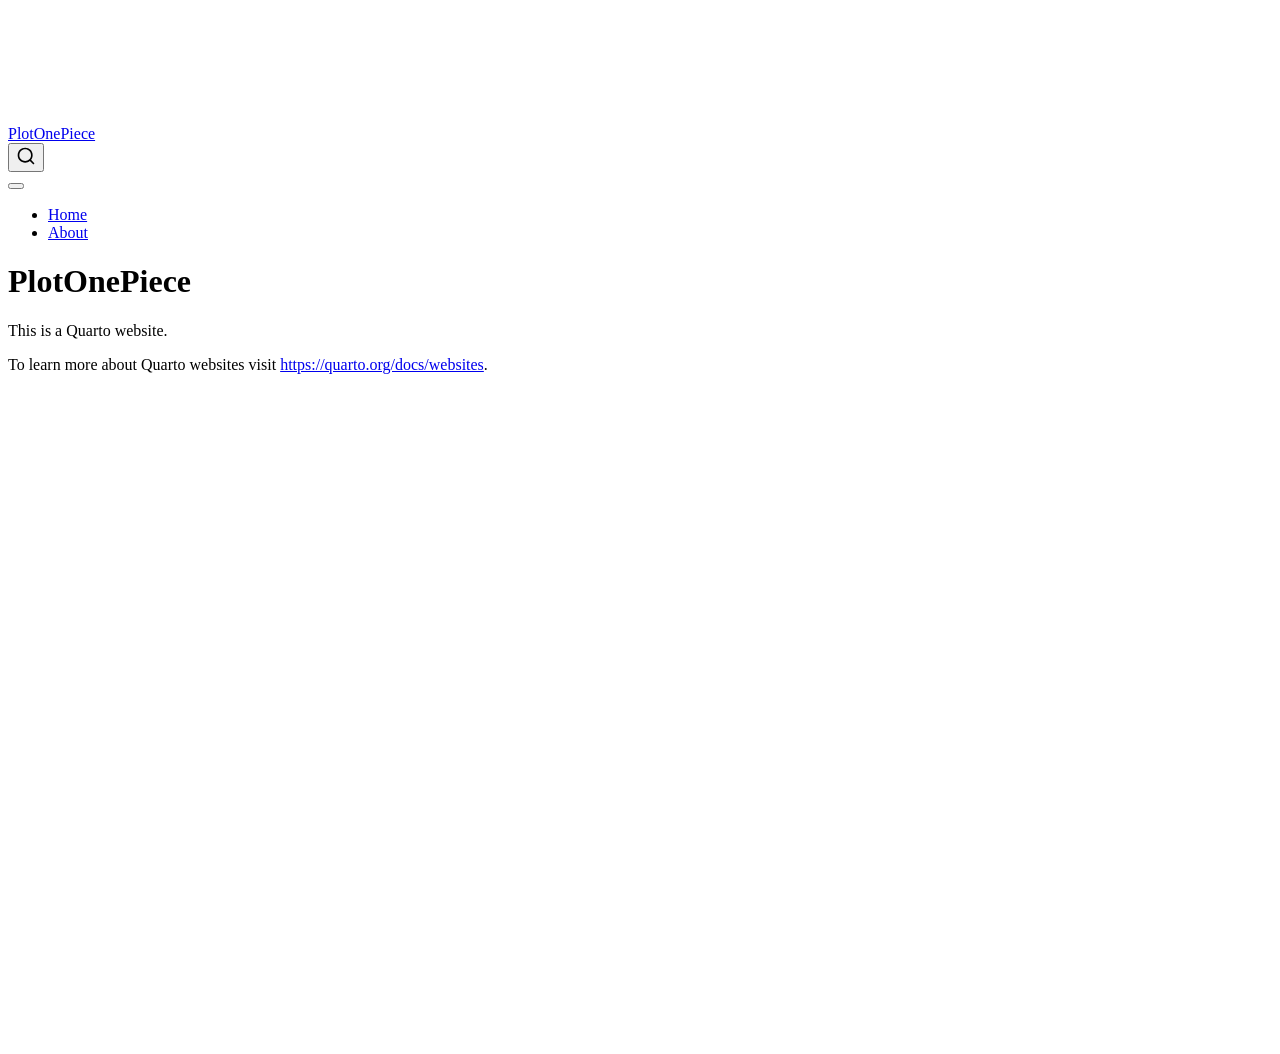
==== index.html @ e0cecfa4 "Built site for gh-pages" ====
<!DOCTYPE html>
<html xmlns="http://www.w3.org/1999/xhtml" lang="en" xml:lang="en"><head>

<meta charset="utf-8">
<meta name="generator" content="quarto-1.7.30">

<meta name="viewport" content="width=device-width, initial-scale=1.0, user-scalable=yes">


<title>PlotOnePiece</title>
<style>
code{white-space: pre-wrap;}
span.smallcaps{font-variant: small-caps;}
div.columns{display: flex; gap: min(4vw, 1.5em);}
div.column{flex: auto; overflow-x: auto;}
div.hanging-indent{margin-left: 1.5em; text-indent: -1.5em;}
ul.task-list{list-style: none;}
ul.task-list li input[type="checkbox"] {
  width: 0.8em;
  margin: 0 0.8em 0.2em -1em; /* quarto-specific, see https://github.com/quarto-dev/quarto-cli/issues/4556 */ 
  vertical-align: middle;
}
</style>


<script src="site_libs/quarto-nav/quarto-nav.js"></script>
<script src="site_libs/quarto-nav/headroom.min.js"></script>
<script src="site_libs/clipboard/clipboard.min.js"></script>
<script src="site_libs/quarto-search/autocomplete.umd.js"></script>
<script src="site_libs/quarto-search/fuse.min.js"></script>
<script src="site_libs/quarto-search/quarto-search.js"></script>
<meta name="quarto:offset" content="./">
<script src="site_libs/quarto-html/quarto.js" type="module"></script>
<script src="site_libs/quarto-html/tabsets/tabsets.js" type="module"></script>
<script src="site_libs/quarto-html/popper.min.js"></script>
<script src="site_libs/quarto-html/tippy.umd.min.js"></script>
<script src="site_libs/quarto-html/anchor.min.js"></script>
<link href="site_libs/quarto-html/tippy.css" rel="stylesheet">
<link href="site_libs/quarto-html/quarto-syntax-highlighting-de070a7b0ab54f8780927367ac907214.css" rel="stylesheet" id="quarto-text-highlighting-styles">
<script src="site_libs/bootstrap/bootstrap.min.js"></script>
<link href="site_libs/bootstrap/bootstrap-icons.css" rel="stylesheet">
<link href="site_libs/bootstrap/bootstrap-dfb324f25d9b1687192fa8be62ac8f9c.min.css" rel="stylesheet" append-hash="true" id="quarto-bootstrap" data-mode="light">
<script id="quarto-search-options" type="application/json">{
  "location": "navbar",
  "copy-button": false,
  "collapse-after": 3,
  "panel-placement": "end",
  "type": "overlay",
  "limit": 50,
  "keyboard-shortcut": [
    "f",
    "/",
    "s"
  ],
  "show-item-context": false,
  "language": {
    "search-no-results-text": "No results",
    "search-matching-documents-text": "matching documents",
    "search-copy-link-title": "Copy link to search",
    "search-hide-matches-text": "Hide additional matches",
    "search-more-match-text": "more match in this document",
    "search-more-matches-text": "more matches in this document",
    "search-clear-button-title": "Clear",
    "search-text-placeholder": "",
    "search-detached-cancel-button-title": "Cancel",
    "search-submit-button-title": "Submit",
    "search-label": "Search"
  }
}</script>


<link rel="stylesheet" href="styles.css">
</head>

<body class="nav-fixed quarto-light">

<div id="quarto-search-results"></div>
  <header id="quarto-header" class="headroom fixed-top">
    <nav class="navbar navbar-expand-lg " data-bs-theme="dark">
      <div class="navbar-container container-fluid">
      <div class="navbar-brand-container mx-auto">
    <a class="navbar-brand" href="./index.html">
    <span class="navbar-title">PlotOnePiece</span>
    </a>
  </div>
            <div id="quarto-search" class="" title="Search"></div>
          <button class="navbar-toggler" type="button" data-bs-toggle="collapse" data-bs-target="#navbarCollapse" aria-controls="navbarCollapse" role="menu" aria-expanded="false" aria-label="Toggle navigation" onclick="if (window.quartoToggleHeadroom) { window.quartoToggleHeadroom(); }">
  <span class="navbar-toggler-icon"></span>
</button>
          <div class="collapse navbar-collapse" id="navbarCollapse">
            <ul class="navbar-nav navbar-nav-scroll me-auto">
  <li class="nav-item">
    <a class="nav-link active" href="./index.html" aria-current="page"> 
<span class="menu-text">Home</span></a>
  </li>  
  <li class="nav-item">
    <a class="nav-link" href="./about.html"> 
<span class="menu-text">About</span></a>
  </li>  
</ul>
          </div> <!-- /navcollapse -->
            <div class="quarto-navbar-tools">
</div>
      </div> <!-- /container-fluid -->
    </nav>
</header>
<!-- content -->
<div id="quarto-content" class="quarto-container page-columns page-rows-contents page-layout-article page-navbar">
<!-- sidebar -->
<!-- margin-sidebar -->
    <div id="quarto-margin-sidebar" class="sidebar margin-sidebar zindex-bottom">
        
    </div>
<!-- main -->
<main class="content" id="quarto-document-content">

<header id="title-block-header" class="quarto-title-block default">
<div class="quarto-title">
<h1 class="title">PlotOnePiece</h1>
</div>



<div class="quarto-title-meta">

    
  
    
  </div>
  


</header>


<p>This is a Quarto website.</p>
<p>To learn more about Quarto websites visit <a href="https://quarto.org/docs/websites" class="uri">https://quarto.org/docs/websites</a>.</p>



</main> <!-- /main -->
<script id="quarto-html-after-body" type="application/javascript">
  window.document.addEventListener("DOMContentLoaded", function (event) {
    const icon = "";
    const anchorJS = new window.AnchorJS();
    anchorJS.options = {
      placement: 'right',
      icon: icon
    };
    anchorJS.add('.anchored');
    const isCodeAnnotation = (el) => {
      for (const clz of el.classList) {
        if (clz.startsWith('code-annotation-')) {                     
          return true;
        }
      }
      return false;
    }
    const onCopySuccess = function(e) {
      // button target
      const button = e.trigger;
      // don't keep focus
      button.blur();
      // flash "checked"
      button.classList.add('code-copy-button-checked');
      var currentTitle = button.getAttribute("title");
      button.setAttribute("title", "Copied!");
      let tooltip;
      if (window.bootstrap) {
        button.setAttribute("data-bs-toggle", "tooltip");
        button.setAttribute("data-bs-placement", "left");
        button.setAttribute("data-bs-title", "Copied!");
        tooltip = new bootstrap.Tooltip(button, 
          { trigger: "manual", 
            customClass: "code-copy-button-tooltip",
            offset: [0, -8]});
        tooltip.show();    
      }
      setTimeout(function() {
        if (tooltip) {
          tooltip.hide();
          button.removeAttribute("data-bs-title");
          button.removeAttribute("data-bs-toggle");
          button.removeAttribute("data-bs-placement");
        }
        button.setAttribute("title", currentTitle);
        button.classList.remove('code-copy-button-checked');
      }, 1000);
      // clear code selection
      e.clearSelection();
    }
    const getTextToCopy = function(trigger) {
        const codeEl = trigger.previousElementSibling.cloneNode(true);
        for (const childEl of codeEl.children) {
          if (isCodeAnnotation(childEl)) {
            childEl.remove();
          }
        }
        return codeEl.innerText;
    }
    const clipboard = new window.ClipboardJS('.code-copy-button:not([data-in-quarto-modal])', {
      text: getTextToCopy
    });
    clipboard.on('success', onCopySuccess);
    if (window.document.getElementById('quarto-embedded-source-code-modal')) {
      const clipboardModal = new window.ClipboardJS('.code-copy-button[data-in-quarto-modal]', {
        text: getTextToCopy,
        container: window.document.getElementById('quarto-embedded-source-code-modal')
      });
      clipboardModal.on('success', onCopySuccess);
    }
      var localhostRegex = new RegExp(/^(?:http|https):\/\/localhost\:?[0-9]*\//);
      var mailtoRegex = new RegExp(/^mailto:/);
        var filterRegex = new RegExp("https:\/\/ZhengTiger\.github\.io\/PlotOnePiece\/");
      var isInternal = (href) => {
          return filterRegex.test(href) || localhostRegex.test(href) || mailtoRegex.test(href);
      }
      // Inspect non-navigation links and adorn them if external
     var links = window.document.querySelectorAll('a[href]:not(.nav-link):not(.navbar-brand):not(.toc-action):not(.sidebar-link):not(.sidebar-item-toggle):not(.pagination-link):not(.no-external):not([aria-hidden]):not(.dropdown-item):not(.quarto-navigation-tool):not(.about-link)');
      for (var i=0; i<links.length; i++) {
        const link = links[i];
        if (!isInternal(link.href)) {
          // undo the damage that might have been done by quarto-nav.js in the case of
          // links that we want to consider external
          if (link.dataset.originalHref !== undefined) {
            link.href = link.dataset.originalHref;
          }
        }
      }
    function tippyHover(el, contentFn, onTriggerFn, onUntriggerFn) {
      const config = {
        allowHTML: true,
        maxWidth: 500,
        delay: 100,
        arrow: false,
        appendTo: function(el) {
            return el.parentElement;
        },
        interactive: true,
        interactiveBorder: 10,
        theme: 'quarto',
        placement: 'bottom-start',
      };
      if (contentFn) {
        config.content = contentFn;
      }
      if (onTriggerFn) {
        config.onTrigger = onTriggerFn;
      }
      if (onUntriggerFn) {
        config.onUntrigger = onUntriggerFn;
      }
      window.tippy(el, config); 
    }
    const noterefs = window.document.querySelectorAll('a[role="doc-noteref"]');
    for (var i=0; i<noterefs.length; i++) {
      const ref = noterefs[i];
      tippyHover(ref, function() {
        // use id or data attribute instead here
        let href = ref.getAttribute('data-footnote-href') || ref.getAttribute('href');
        try { href = new URL(href).hash; } catch {}
        const id = href.replace(/^#\/?/, "");
        const note = window.document.getElementById(id);
        if (note) {
          return note.innerHTML;
        } else {
          return "";
        }
      });
    }
    const xrefs = window.document.querySelectorAll('a.quarto-xref');
    const processXRef = (id, note) => {
      // Strip column container classes
      const stripColumnClz = (el) => {
        el.classList.remove("page-full", "page-columns");
        if (el.children) {
          for (const child of el.children) {
            stripColumnClz(child);
          }
        }
      }
      stripColumnClz(note)
      if (id === null || id.startsWith('sec-')) {
        // Special case sections, only their first couple elements
        const container = document.createElement("div");
        if (note.children && note.children.length > 2) {
          container.appendChild(note.children[0].cloneNode(true));
          for (let i = 1; i < note.children.length; i++) {
            const child = note.children[i];
            if (child.tagName === "P" && child.innerText === "") {
              continue;
            } else {
              container.appendChild(child.cloneNode(true));
              break;
            }
          }
          if (window.Quarto?.typesetMath) {
            window.Quarto.typesetMath(container);
          }
          return container.innerHTML
        } else {
          if (window.Quarto?.typesetMath) {
            window.Quarto.typesetMath(note);
          }
          return note.innerHTML;
        }
      } else {
        // Remove any anchor links if they are present
        const anchorLink = note.querySelector('a.anchorjs-link');
        if (anchorLink) {
          anchorLink.remove();
        }
        if (window.Quarto?.typesetMath) {
          window.Quarto.typesetMath(note);
        }
        if (note.classList.contains("callout")) {
          return note.outerHTML;
        } else {
          return note.innerHTML;
        }
      }
    }
    for (var i=0; i<xrefs.length; i++) {
      const xref = xrefs[i];
      tippyHover(xref, undefined, function(instance) {
        instance.disable();
        let url = xref.getAttribute('href');
        let hash = undefined; 
        if (url.startsWith('#')) {
          hash = url;
        } else {
          try { hash = new URL(url).hash; } catch {}
        }
        if (hash) {
          const id = hash.replace(/^#\/?/, "");
          const note = window.document.getElementById(id);
          if (note !== null) {
            try {
              const html = processXRef(id, note.cloneNode(true));
              instance.setContent(html);
            } finally {
              instance.enable();
              instance.show();
            }
          } else {
            // See if we can fetch this
            fetch(url.split('#')[0])
            .then(res => res.text())
            .then(html => {
              const parser = new DOMParser();
              const htmlDoc = parser.parseFromString(html, "text/html");
              const note = htmlDoc.getElementById(id);
              if (note !== null) {
                const html = processXRef(id, note);
                instance.setContent(html);
              } 
            }).finally(() => {
              instance.enable();
              instance.show();
            });
          }
        } else {
          // See if we can fetch a full url (with no hash to target)
          // This is a special case and we should probably do some content thinning / targeting
          fetch(url)
          .then(res => res.text())
          .then(html => {
            const parser = new DOMParser();
            const htmlDoc = parser.parseFromString(html, "text/html");
            const note = htmlDoc.querySelector('main.content');
            if (note !== null) {
              // This should only happen for chapter cross references
              // (since there is no id in the URL)
              // remove the first header
              if (note.children.length > 0 && note.children[0].tagName === "HEADER") {
                note.children[0].remove();
              }
              const html = processXRef(null, note);
              instance.setContent(html);
            } 
          }).finally(() => {
            instance.enable();
            instance.show();
          });
        }
      }, function(instance) {
      });
    }
        let selectedAnnoteEl;
        const selectorForAnnotation = ( cell, annotation) => {
          let cellAttr = 'data-code-cell="' + cell + '"';
          let lineAttr = 'data-code-annotation="' +  annotation + '"';
          const selector = 'span[' + cellAttr + '][' + lineAttr + ']';
          return selector;
        }
        const selectCodeLines = (annoteEl) => {
          const doc = window.document;
          const targetCell = annoteEl.getAttribute("data-target-cell");
          const targetAnnotation = annoteEl.getAttribute("data-target-annotation");
          const annoteSpan = window.document.querySelector(selectorForAnnotation(targetCell, targetAnnotation));
          const lines = annoteSpan.getAttribute("data-code-lines").split(",");
          const lineIds = lines.map((line) => {
            return targetCell + "-" + line;
          })
          let top = null;
          let height = null;
          let parent = null;
          if (lineIds.length > 0) {
              //compute the position of the single el (top and bottom and make a div)
              const el = window.document.getElementById(lineIds[0]);
              top = el.offsetTop;
              height = el.offsetHeight;
              parent = el.parentElement.parentElement;
            if (lineIds.length > 1) {
              const lastEl = window.document.getElementById(lineIds[lineIds.length - 1]);
              const bottom = lastEl.offsetTop + lastEl.offsetHeight;
              height = bottom - top;
            }
            if (top !== null && height !== null && parent !== null) {
              // cook up a div (if necessary) and position it 
              let div = window.document.getElementById("code-annotation-line-highlight");
              if (div === null) {
                div = window.document.createElement("div");
                div.setAttribute("id", "code-annotation-line-highlight");
                div.style.position = 'absolute';
                parent.appendChild(div);
              }
              div.style.top = top - 2 + "px";
              div.style.height = height + 4 + "px";
              div.style.left = 0;
              let gutterDiv = window.document.getElementById("code-annotation-line-highlight-gutter");
              if (gutterDiv === null) {
                gutterDiv = window.document.createElement("div");
                gutterDiv.setAttribute("id", "code-annotation-line-highlight-gutter");
                gutterDiv.style.position = 'absolute';
                const codeCell = window.document.getElementById(targetCell);
                const gutter = codeCell.querySelector('.code-annotation-gutter');
                gutter.appendChild(gutterDiv);
              }
              gutterDiv.style.top = top - 2 + "px";
              gutterDiv.style.height = height + 4 + "px";
            }
            selectedAnnoteEl = annoteEl;
          }
        };
        const unselectCodeLines = () => {
          const elementsIds = ["code-annotation-line-highlight", "code-annotation-line-highlight-gutter"];
          elementsIds.forEach((elId) => {
            const div = window.document.getElementById(elId);
            if (div) {
              div.remove();
            }
          });
          selectedAnnoteEl = undefined;
        };
          // Handle positioning of the toggle
      window.addEventListener(
        "resize",
        throttle(() => {
          elRect = undefined;
          if (selectedAnnoteEl) {
            selectCodeLines(selectedAnnoteEl);
          }
        }, 10)
      );
      function throttle(fn, ms) {
      let throttle = false;
      let timer;
        return (...args) => {
          if(!throttle) { // first call gets through
              fn.apply(this, args);
              throttle = true;
          } else { // all the others get throttled
              if(timer) clearTimeout(timer); // cancel #2
              timer = setTimeout(() => {
                fn.apply(this, args);
                timer = throttle = false;
              }, ms);
          }
        };
      }
        // Attach click handler to the DT
        const annoteDls = window.document.querySelectorAll('dt[data-target-cell]');
        for (const annoteDlNode of annoteDls) {
          annoteDlNode.addEventListener('click', (event) => {
            const clickedEl = event.target;
            if (clickedEl !== selectedAnnoteEl) {
              unselectCodeLines();
              const activeEl = window.document.querySelector('dt[data-target-cell].code-annotation-active');
              if (activeEl) {
                activeEl.classList.remove('code-annotation-active');
              }
              selectCodeLines(clickedEl);
              clickedEl.classList.add('code-annotation-active');
            } else {
              // Unselect the line
              unselectCodeLines();
              clickedEl.classList.remove('code-annotation-active');
            }
          });
        }
    const findCites = (el) => {
      const parentEl = el.parentElement;
      if (parentEl) {
        const cites = parentEl.dataset.cites;
        if (cites) {
          return {
            el,
            cites: cites.split(' ')
          };
        } else {
          return findCites(el.parentElement)
        }
      } else {
        return undefined;
      }
    };
    var bibliorefs = window.document.querySelectorAll('a[role="doc-biblioref"]');
    for (var i=0; i<bibliorefs.length; i++) {
      const ref = bibliorefs[i];
      const citeInfo = findCites(ref);
      if (citeInfo) {
        tippyHover(citeInfo.el, function() {
          var popup = window.document.createElement('div');
          citeInfo.cites.forEach(function(cite) {
            var citeDiv = window.document.createElement('div');
            citeDiv.classList.add('hanging-indent');
            citeDiv.classList.add('csl-entry');
            var biblioDiv = window.document.getElementById('ref-' + cite);
            if (biblioDiv) {
              citeDiv.innerHTML = biblioDiv.innerHTML;
            }
            popup.appendChild(citeDiv);
          });
          return popup.innerHTML;
        });
      }
    }
  });
  </script>
</div> <!-- /content -->




</body></html>
---- site_libs/quarto-html/tippy.css ----
.tippy-box[data-animation=fade][data-state=hidden]{opacity:0}[data-tippy-root]{max-width:calc(100vw - 10px)}.tippy-box{position:relative;background-color:#333;color:#fff;border-radius:4px;font-size:14px;line-height:1.4;white-space:normal;outline:0;transition-property:transform,visibility,opacity}.tippy-box[data-placement^=top]>.tippy-arrow{bottom:0}.tippy-box[data-placement^=top]>.tippy-arrow:before{bottom:-7px;left:0;border-width:8px 8px 0;border-top-color:initial;transform-origin:center top}.tippy-box[data-placement^=bottom]>.tippy-arrow{top:0}.tippy-box[data-placement^=bottom]>.tippy-arrow:before{top:-7px;left:0;border-width:0 8px 8px;border-bottom-color:initial;transform-origin:center bottom}.tippy-box[data-placement^=left]>.tippy-arrow{right:0}.tippy-box[data-placement^=left]>.tippy-arrow:before{border-width:8px 0 8px 8px;border-left-color:initial;right:-7px;transform-origin:center left}.tippy-box[data-placement^=right]>.tippy-arrow{left:0}.tippy-box[data-placement^=right]>.tippy-arrow:before{left:-7px;border-width:8px 8px 8px 0;border-right-color:initial;transform-origin:center right}.tippy-box[data-inertia][data-state=visible]{transition-timing-function:cubic-bezier(.54,1.5,.38,1.11)}.tippy-arrow{width:16px;height:16px;color:#333}.tippy-arrow:before{content:"";position:absolute;border-color:transparent;border-style:solid}.tippy-content{position:relative;padding:5px 9px;z-index:1}
---- styles.css ----
/* css styles */
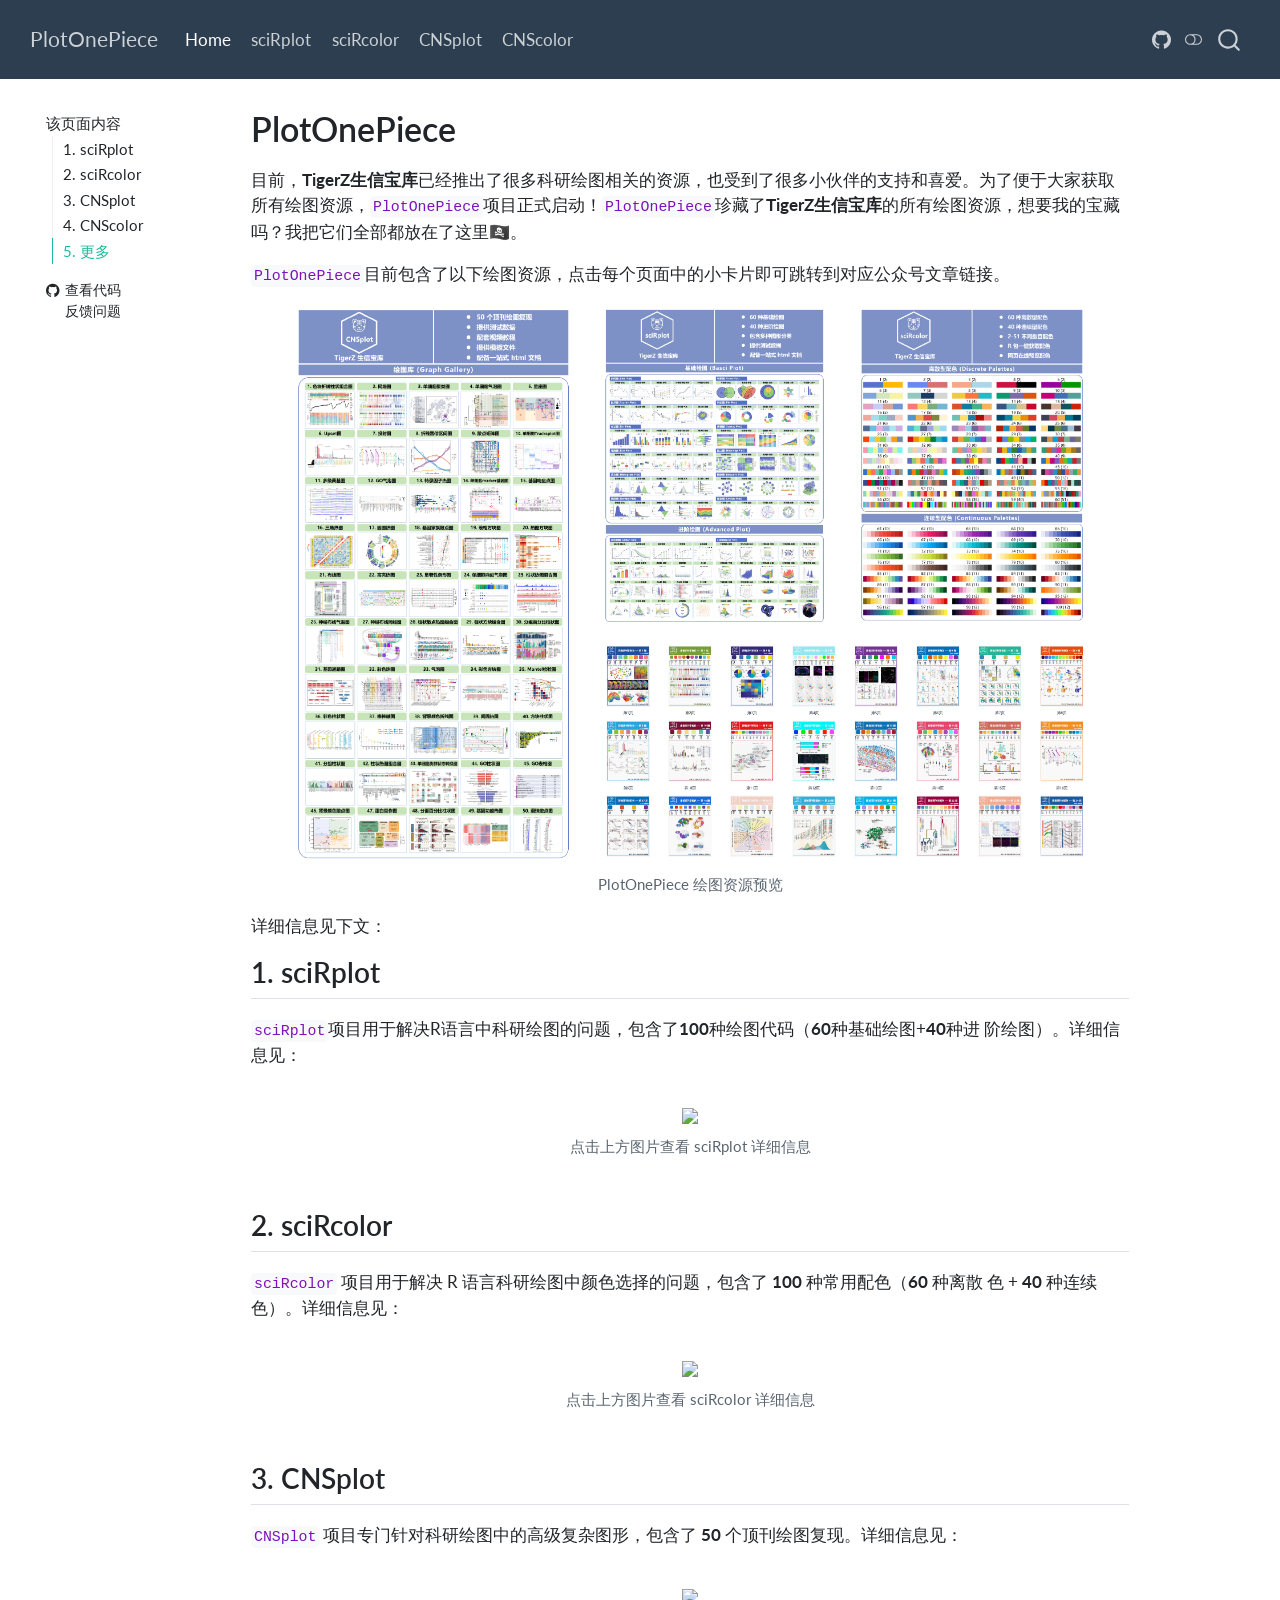
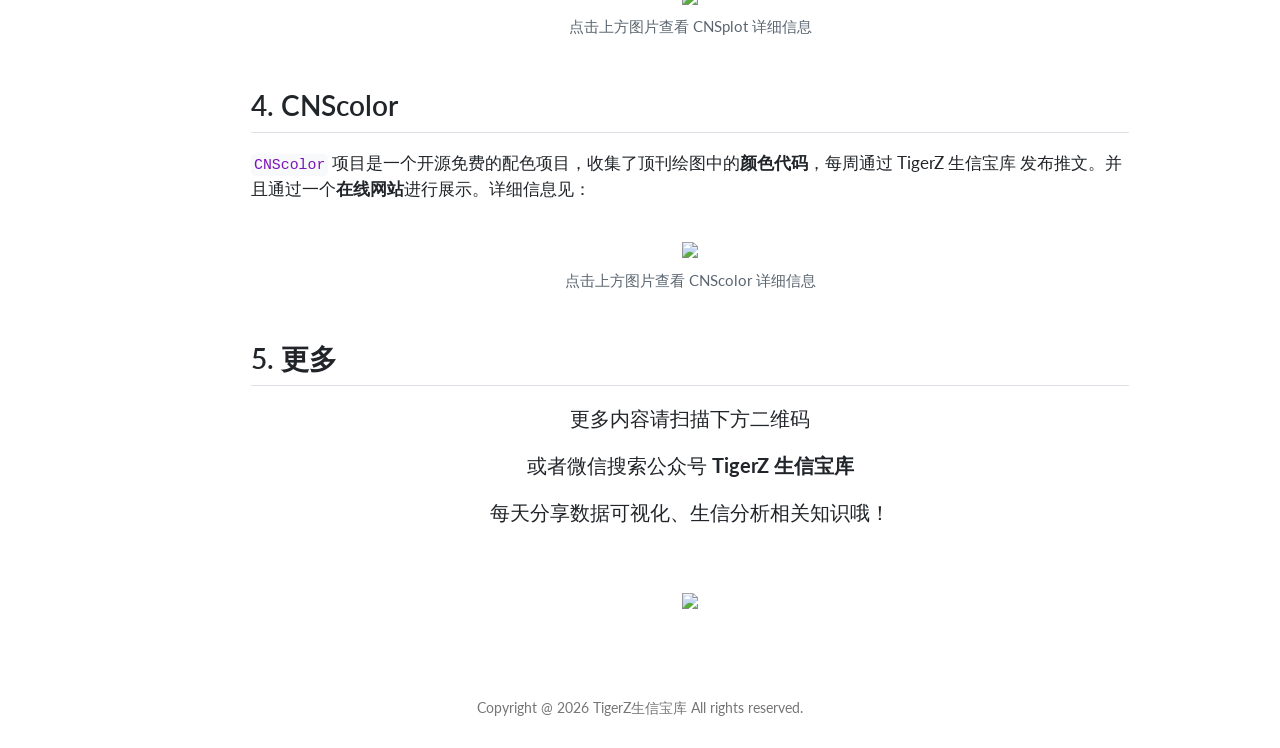
==== commit 189cb264: "Built site for gh-pages" ====
--- a/index.html
+++ b/index.html
@@ -1,8 +1,8 @@
 <!DOCTYPE html>
-<html xmlns="http://www.w3.org/1999/xhtml" lang="en" xml:lang="en"><head>
+<html xmlns="http://www.w3.org/1999/xhtml" lang="zh-Hans" xml:lang="zh-Hans"><head>
 
 <meta charset="utf-8">
-<meta name="generator" content="quarto-1.7.30">
+<meta name="generator" content="quarto-1.7.31">
 
 <meta name="viewport" content="width=device-width, initial-scale=1.0, user-scalable=yes">
 
@@ -36,10 +36,14 @@
 <script src="site_libs/quarto-html/tippy.umd.min.js"></script>
 <script src="site_libs/quarto-html/anchor.min.js"></script>
 <link href="site_libs/quarto-html/tippy.css" rel="stylesheet">
-<link href="site_libs/quarto-html/quarto-syntax-highlighting-de070a7b0ab54f8780927367ac907214.css" rel="stylesheet" id="quarto-text-highlighting-styles">
+<link href="site_libs/quarto-html/quarto-syntax-highlighting-e1a5c8363afafaef2c763b6775fbf3ca.css" rel="stylesheet" class="quarto-color-scheme" id="quarto-text-highlighting-styles">
+<link href="site_libs/quarto-html/quarto-syntax-highlighting-dark-8ef56b68f8fa1e9d2ba328e99e439f80.css" rel="stylesheet" class="quarto-color-scheme quarto-color-alternate" id="quarto-text-highlighting-styles">
+<link href="site_libs/quarto-html/quarto-syntax-highlighting-e1a5c8363afafaef2c763b6775fbf3ca.css" rel="stylesheet" class="quarto-color-scheme-extra" id="quarto-text-highlighting-styles">
 <script src="site_libs/bootstrap/bootstrap.min.js"></script>
 <link href="site_libs/bootstrap/bootstrap-icons.css" rel="stylesheet">
-<link href="site_libs/bootstrap/bootstrap-dfb324f25d9b1687192fa8be62ac8f9c.min.css" rel="stylesheet" append-hash="true" id="quarto-bootstrap" data-mode="light">
+<link href="site_libs/bootstrap/bootstrap-8fa5dbb603d8f69b1b2b580b08ffa9a9.min.css" rel="stylesheet" append-hash="true" class="quarto-color-scheme" id="quarto-bootstrap" data-mode="light">
+<link href="site_libs/bootstrap/bootstrap-dark-a6141580aca54f71ad981bf08b5db8ff.min.css" rel="stylesheet" append-hash="true" class="quarto-color-scheme quarto-color-alternate" id="quarto-bootstrap" data-mode="dark">
+<link href="site_libs/bootstrap/bootstrap-8fa5dbb603d8f69b1b2b580b08ffa9a9.min.css" rel="stylesheet" append-hash="true" class="quarto-color-scheme-extra" id="quarto-bootstrap" data-mode="light">
 <script id="quarto-search-options" type="application/json">{
   "location": "navbar",
   "copy-button": false,
@@ -54,25 +58,197 @@
   ],
   "show-item-context": false,
   "language": {
-    "search-no-results-text": "No results",
-    "search-matching-documents-text": "matching documents",
-    "search-copy-link-title": "Copy link to search",
-    "search-hide-matches-text": "Hide additional matches",
-    "search-more-match-text": "more match in this document",
-    "search-more-matches-text": "more matches in this document",
-    "search-clear-button-title": "Clear",
+    "search-no-results-text": "没有结果",
+    "search-matching-documents-text": "匹配的文档",
+    "search-copy-link-title": "复制搜索链接",
+    "search-hide-matches-text": "隐藏其它匹配结果",
+    "search-more-match-text": "更多匹配结果",
+    "search-more-matches-text": "更多匹配结果",
+    "search-clear-button-title": "清除",
     "search-text-placeholder": "",
-    "search-detached-cancel-button-title": "Cancel",
-    "search-submit-button-title": "Submit",
-    "search-label": "Search"
+    "search-detached-cancel-button-title": "取消",
+    "search-submit-button-title": "提交",
+    "search-label": "搜索"
   }
 }</script>
+<script src="site_libs/htmlwidgets-1.6.0/htmlwidgets.js"></script>
+
+<link href="site_libs/simplelightbox-0/css/simplelightbox.css" rel="stylesheet">
+
+<script src="site_libs/simplelightbox-0/js/simplelightbox.js"></script>
+
+<link href="site_libs/pixfigure-0/css/pixfigure.css" rel="stylesheet">
+
+<script src="site_libs/pixfigure-binding-0.1.0/pixfigure.js"></script>
+
 
 
 <link rel="stylesheet" href="styles.css">
 </head>
 
-<body class="nav-fixed quarto-light">
+<body class="floating nav-fixed quarto-light"><script id="quarto-html-before-body" type="application/javascript">
+    const toggleBodyColorMode = (bsSheetEl) => {
+      const mode = bsSheetEl.getAttribute("data-mode");
+      const bodyEl = window.document.querySelector("body");
+      if (mode === "dark") {
+        bodyEl.classList.add("quarto-dark");
+        bodyEl.classList.remove("quarto-light");
+      } else {
+        bodyEl.classList.add("quarto-light");
+        bodyEl.classList.remove("quarto-dark");
+      }
+    }
+    const toggleBodyColorPrimary = () => {
+      const bsSheetEl = window.document.querySelector("link#quarto-bootstrap:not([rel=disabled-stylesheet])");
+      if (bsSheetEl) {
+        toggleBodyColorMode(bsSheetEl);
+      }
+    }
+    const setColorSchemeToggle = (alternate) => {
+      const toggles = window.document.querySelectorAll('.quarto-color-scheme-toggle');
+      for (let i=0; i < toggles.length; i++) {
+        const toggle = toggles[i];
+        if (toggle) {
+          if (alternate) {
+            toggle.classList.add("alternate");
+          } else {
+            toggle.classList.remove("alternate");
+          }
+        }
+      }
+    };
+    const toggleColorMode = (alternate) => {
+      // Switch the stylesheets
+      const primaryStylesheets = window.document.querySelectorAll('link.quarto-color-scheme:not(.quarto-color-alternate)');
+      const alternateStylesheets = window.document.querySelectorAll('link.quarto-color-scheme.quarto-color-alternate');
+      manageTransitions('#quarto-margin-sidebar .nav-link', false);
+      if (alternate) {
+        // note: dark is layered on light, we don't disable primary!
+        enableStylesheet(alternateStylesheets);
+        for (const sheetNode of alternateStylesheets) {
+          if (sheetNode.id === "quarto-bootstrap") {
+            toggleBodyColorMode(sheetNode);
+          }
+        }
+      } else {
+        disableStylesheet(alternateStylesheets);
+        enableStylesheet(primaryStylesheets)
+        toggleBodyColorPrimary();
+      }
+      manageTransitions('#quarto-margin-sidebar .nav-link', true);
+      // Switch the toggles
+      setColorSchemeToggle(alternate)
+      // Hack to workaround the fact that safari doesn't
+      // properly recolor the scrollbar when toggling (#1455)
+      if (navigator.userAgent.indexOf('Safari') > 0 && navigator.userAgent.indexOf('Chrome') == -1) {
+        manageTransitions("body", false);
+        window.scrollTo(0, 1);
+        setTimeout(() => {
+          window.scrollTo(0, 0);
+          manageTransitions("body", true);
+        }, 40);
+      }
+    }
+    const disableStylesheet = (stylesheets) => {
+      for (let i=0; i < stylesheets.length; i++) {
+        const stylesheet = stylesheets[i];
+        stylesheet.rel = 'disabled-stylesheet';
+      }
+    }
+    const enableStylesheet = (stylesheets) => {
+      for (let i=0; i < stylesheets.length; i++) {
+        const stylesheet = stylesheets[i];
+        if(stylesheet.rel !== 'stylesheet') { // for Chrome, which will still FOUC without this check
+          stylesheet.rel = 'stylesheet';
+        }
+      }
+    }
+    const manageTransitions = (selector, allowTransitions) => {
+      const els = window.document.querySelectorAll(selector);
+      for (let i=0; i < els.length; i++) {
+        const el = els[i];
+        if (allowTransitions) {
+          el.classList.remove('notransition');
+        } else {
+          el.classList.add('notransition');
+        }
+      }
+    }
+    const isFileUrl = () => {
+      return window.location.protocol === 'file:';
+    }
+    const hasAlternateSentinel = () => {
+      let styleSentinel = getColorSchemeSentinel();
+      if (styleSentinel !== null) {
+        return styleSentinel === "alternate";
+      } else {
+        return false;
+      }
+    }
+    const setStyleSentinel = (alternate) => {
+      const value = alternate ? "alternate" : "default";
+      if (!isFileUrl()) {
+        window.localStorage.setItem("quarto-color-scheme", value);
+      } else {
+        localAlternateSentinel = value;
+      }
+    }
+    const getColorSchemeSentinel = () => {
+      if (!isFileUrl()) {
+        const storageValue = window.localStorage.getItem("quarto-color-scheme");
+        return storageValue != null ? storageValue : localAlternateSentinel;
+      } else {
+        return localAlternateSentinel;
+      }
+    }
+    const toggleGiscusIfUsed = (isAlternate, darkModeDefault) => {
+      const baseTheme = document.querySelector('#giscus-base-theme')?.value ?? 'light';
+      const alternateTheme = document.querySelector('#giscus-alt-theme')?.value ?? 'dark';
+      let newTheme = '';
+      if(authorPrefersDark) {
+        newTheme = isAlternate ? baseTheme : alternateTheme;
+      } else {
+        newTheme = isAlternate ? alternateTheme : baseTheme;
+      }
+      const changeGiscusTheme = () => {
+        // From: https://github.com/giscus/giscus/issues/336
+        const sendMessage = (message) => {
+          const iframe = document.querySelector('iframe.giscus-frame');
+          if (!iframe) return;
+          iframe.contentWindow.postMessage({ giscus: message }, 'https://giscus.app');
+        }
+        sendMessage({
+          setConfig: {
+            theme: newTheme
+          }
+        });
+      }
+      const isGiscussLoaded = window.document.querySelector('iframe.giscus-frame') !== null;
+      if (isGiscussLoaded) {
+        changeGiscusTheme();
+      }
+    };
+    const authorPrefersDark = false;
+    const darkModeDefault = authorPrefersDark;
+      document.querySelector('link#quarto-text-highlighting-styles.quarto-color-scheme-extra').rel = 'disabled-stylesheet';
+      document.querySelector('link#quarto-bootstrap.quarto-color-scheme-extra').rel = 'disabled-stylesheet';
+    let localAlternateSentinel = darkModeDefault ? 'alternate' : 'default';
+    // Dark / light mode switch
+    window.quartoToggleColorScheme = () => {
+      // Read the current dark / light value
+      let toAlternate = !hasAlternateSentinel();
+      toggleColorMode(toAlternate);
+      setStyleSentinel(toAlternate);
+      toggleGiscusIfUsed(toAlternate, darkModeDefault);
+      window.dispatchEvent(new Event('resize'));
+    };
+    // Switch to dark mode if need be
+    if (hasAlternateSentinel()) {
+      toggleColorMode(true);
+    } else {
+      toggleColorMode(false);
+    }
+  </script>
 
 <div id="quarto-search-results"></div>
   <header id="quarto-header" class="headroom fixed-top">
@@ -83,8 +259,8 @@
     <span class="navbar-title">PlotOnePiece</span>
     </a>
   </div>
-            <div id="quarto-search" class="" title="Search"></div>
-          <button class="navbar-toggler" type="button" data-bs-toggle="collapse" data-bs-target="#navbarCollapse" aria-controls="navbarCollapse" role="menu" aria-expanded="false" aria-label="Toggle navigation" onclick="if (window.quartoToggleHeadroom) { window.quartoToggleHeadroom(); }">
+            <div id="quarto-search" class="" title="搜索"></div>
+          <button class="navbar-toggler" type="button" data-bs-toggle="collapse" data-bs-target="#navbarCollapse" aria-controls="navbarCollapse" role="menu" aria-expanded="false" aria-label="展开或折叠导航栏" onclick="if (window.quartoToggleHeadroom) { window.quartoToggleHeadroom(); }">
   <span class="navbar-toggler-icon"></span>
 </button>
           <div class="collapse navbar-collapse" id="navbarCollapse">
@@ -94,12 +270,32 @@
 <span class="menu-text">Home</span></a>
   </li>  
   <li class="nav-item">
-    <a class="nav-link" href="./about.html"> 
-<span class="menu-text">About</span></a>
+    <a class="nav-link" href="./sciRplot.html"> 
+<span class="menu-text">sciRplot</span></a>
+  </li>  
+  <li class="nav-item">
+    <a class="nav-link" href="./sciRcolor.html"> 
+<span class="menu-text">sciRcolor</span></a>
+  </li>  
+  <li class="nav-item">
+    <a class="nav-link" href="./CNSplot.html"> 
+<span class="menu-text">CNSplot</span></a>
+  </li>  
+  <li class="nav-item">
+    <a class="nav-link" href="./CNScolor.html"> 
+<span class="menu-text">CNScolor</span></a>
+  </li>  
+</ul>
+            <ul class="navbar-nav navbar-nav-scroll ms-auto">
+  <li class="nav-item compact">
+    <a class="nav-link" href="https://github.com/ZhengTiger/PlotOnePiece"> <i class="bi bi-github" role="img">
+</i> 
+<span class="menu-text"></span></a>
   </li>  
 </ul>
           </div> <!-- /navcollapse -->
             <div class="quarto-navbar-tools">
+  <a href="" class="quarto-color-scheme-toggle quarto-navigation-tool  px-1" onclick="window.quartoToggleColorScheme(); return false;" title="切换深色模式"><i class="bi"></i></a>
 </div>
       </div> <!-- /container-fluid -->
     </nav>
@@ -107,12 +303,26 @@
 <!-- content -->
 <div id="quarto-content" class="quarto-container page-columns page-rows-contents page-layout-article page-navbar">
 <!-- sidebar -->
+  <nav id="quarto-sidebar" class="sidebar collapse collapse-horizontal quarto-sidebar-collapse-item sidebar-navigation floating overflow-auto">
+    <nav id="TOC" role="doc-toc" class="toc-active">
+    <h2 id="toc-title">该页面内容</h2>
+   
+  <ul>
+  <li><a href="#scirplot" id="toc-scirplot" class="nav-link active" data-scroll-target="#scirplot">1. sciRplot</a></li>
+  <li><a href="#scircolor" id="toc-scircolor" class="nav-link" data-scroll-target="#scircolor">2. sciRcolor</a></li>
+  <li><a href="#cnsplot" id="toc-cnsplot" class="nav-link" data-scroll-target="#cnsplot">3. CNSplot</a></li>
+  <li><a href="#cnscolor" id="toc-cnscolor" class="nav-link" data-scroll-target="#cnscolor">4. CNScolor</a></li>
+  <li><a href="#更多" id="toc-更多" class="nav-link" data-scroll-target="#更多">5. 更多</a></li>
+  </ul>
+<div class="toc-actions"><ul><li><a href="https://github.com/ZhengTiger/PlotOnePiece/blob/main/index.qmd" class="toc-action"><i class="bi bi-github"></i>查看代码</a></li><li><a href="https://github.com/ZhengTiger/PlotOnePiece/issues/new" class="toc-action"><i class="bi empty"></i>反馈问题</a></li></ul></div></nav>
+</nav>
+<div id="quarto-sidebar-glass" class="quarto-sidebar-collapse-item" data-bs-toggle="collapse" data-bs-target=".quarto-sidebar-collapse-item"></div>
 <!-- margin-sidebar -->
     <div id="quarto-margin-sidebar" class="sidebar margin-sidebar zindex-bottom">
-        
     </div>
 <!-- main -->
 <main class="content" id="quarto-document-content">
+
 
 <header id="title-block-header" class="quarto-title-block default">
 <div class="quarto-title">
@@ -133,14 +343,100 @@
 </header>
 
 
-<p>This is a Quarto website.</p>
-<p>To learn more about Quarto websites visit <a href="https://quarto.org/docs/websites" class="uri">https://quarto.org/docs/websites</a>.</p>
-
-
+<p>目前，<strong>TigerZ生信宝库</strong>已经推出了很多科研绘图相关的资源，也受到了很多小伙伴的支持和喜爱。为了便于大家获取所有绘图资源，<code>PlotOnePiece</code>项目正式启动！<code>PlotOnePiece</code>珍藏了<strong>TigerZ生信宝库</strong>的所有绘图资源，想要我的宝藏吗？我把它们全部都放在了这里🏴‍☠️。</p>
+<p><code>PlotOnePiece</code>目前包含了以下绘图资源，点击每个页面中的小卡片即可跳转到对应公众号文章链接。</p>
+<center>
+<div class="quarto-figure quarto-figure-center">
+<figure class="figure">
+<p><img src="./images/gallery/PlotOnePiece_banner.png" class="img-fluid figure-img"></p>
+<figcaption>PlotOnePiece 绘图资源预览</figcaption>
+</figure>
+</div>
+</center>
+<p>详细信息见下文：</p>
+<section id="scirplot" class="level2">
+<h2 class="anchored" data-anchor-id="scirplot">1. sciRplot</h2>
+<p><code>sciRplot</code>项目用于解决R语言中科研绘图的问题，包含了<strong>100</strong>种绘图代码（<strong>60</strong>种基础绘图+<strong>40</strong>种进 阶绘图）。详细信息见：</p>
+<center>
+<div class="cell">
+<div class="cell-output-display">
+<div id="htmlwidget-8ea75889f5cbebabd80f" style="width:100%;height:100%;" class="pixfigure html-widget "></div>
+<script type="application/json" data-for="htmlwidget-8ea75889f5cbebabd80f">{"x":{"path":["https://raw.githubusercontent.com/ZhengTiger/PlotOnePiece/refs/heads/main/images/gallery/sciRplot.png"],"caption":["点击上方图片查看 sciRplot 详细信息"],"link":["https://mp.weixin.qq.com/s/QA_8LVqjkdg4A16zLonw4w"],"h":"auto","w":"75%","fit":"cover","position":"center"},"evals":[],"jsHooks":[]}</script>
+</div>
+</div>
+</center>
+</section>
+<section id="scircolor" class="level2">
+<h2 class="anchored" data-anchor-id="scircolor">2. sciRcolor</h2>
+<p><code>sciRcolor</code> 项目用于解决 R 语言科研绘图中颜色选择的问题，包含了 <strong>100</strong> 种常用配色（<strong>60</strong> 种离散 色 + <strong>40</strong> 种连续色）。详细信息见：</p>
+<center>
+<div class="cell">
+<div class="cell-output-display">
+<div id="htmlwidget-f47ec3abe3e7f22e5ceb" style="width:100%;height:100%;" class="pixfigure html-widget "></div>
+<script type="application/json" data-for="htmlwidget-f47ec3abe3e7f22e5ceb">{"x":{"path":["https://raw.githubusercontent.com/ZhengTiger/PlotOnePiece/refs/heads/main/images/gallery/sciRcolor.png"],"caption":["点击上方图片查看 sciRcolor 详细信息"],"link":["https://mp.weixin.qq.com/s/XZol4VxvHnJD_49ij3f2mg"],"h":"auto","w":"75%","fit":"cover","position":"center"},"evals":[],"jsHooks":[]}</script>
+</div>
+</div>
+</center>
+</section>
+<section id="cnsplot" class="level2">
+<h2 class="anchored" data-anchor-id="cnsplot">3. CNSplot</h2>
+<p><code>CNSplot</code> 项目专门针对科研绘图中的高级复杂图形，包含了 <strong>50</strong> 个顶刊绘图复现。详细信息见：</p>
+<center>
+<div class="cell">
+<div class="cell-output-display">
+<div id="htmlwidget-3e3082340254c42e1a82" style="width:100%;height:100%;" class="pixfigure html-widget "></div>
+<script type="application/json" data-for="htmlwidget-3e3082340254c42e1a82">{"x":{"path":["https://raw.githubusercontent.com/ZhengTiger/PlotOnePiece/refs/heads/main/images/gallery/CNSplot.png"],"caption":["点击上方图片查看 CNSplot 详细信息"],"link":["https://mp.weixin.qq.com/s/sn8ec16NYq5cWbU5hPbuYg"],"h":"auto","w":"75%","fit":"cover","position":"center"},"evals":[],"jsHooks":[]}</script>
+</div>
+</div>
+</center>
+</section>
+<section id="cnscolor" class="level2">
+<h2 class="anchored" data-anchor-id="cnscolor">4. CNScolor</h2>
+<p><code>CNScolor</code> 项目是一个开源免费的配色项目，收集了顶刊绘图中的<strong>颜色代码</strong>，每周通过 TigerZ 生信宝库 发布推文。并且通过一个<strong>在线网站</strong>进行展示。详细信息见：</p>
+<center>
+<div class="cell">
+<div class="cell-output-display">
+<div id="htmlwidget-514844b039867080b417" style="width:100%;height:100%;" class="pixfigure html-widget "></div>
+<script type="application/json" data-for="htmlwidget-514844b039867080b417">{"x":{"path":["https://raw.githubusercontent.com/ZhengTiger/PlotOnePiece/refs/heads/main/images/gallery/CNScolor.png"],"caption":["点击上方图片查看 CNScolor 详细信息"],"link":["https://mp.weixin.qq.com/s/VVWydN_qQE-og6dfkku48w"],"h":"auto","w":"75%","fit":"cover","position":"center"},"evals":[],"jsHooks":[]}</script>
+</div>
+</div>
+</center>
+</section>
+<section id="更多" class="level2">
+<h2 class="anchored" data-anchor-id="更多">5. 更多</h2>
+<p style="font-size: 20px; text-align: center;">
+更多内容请扫描下方二维码
+</p>
+<p style="font-size: 20px; text-align: center;">
+或者微信搜索公众号 <strong>TigerZ 生信宝库</strong>
+</p>
+<p style="font-size: 20px; text-align: center;">
+每天分享数据可视化、生信分析相关知识哦！
+</p>
+<p><br></p>
+<center>
+<img src="./images/gallery/Type2.png" class="img-fluid" style="width:75.0%">
+</center>
+
+
+</section>
 
 </main> <!-- /main -->
 <script id="quarto-html-after-body" type="application/javascript">
   window.document.addEventListener("DOMContentLoaded", function (event) {
+    // Ensure there is a toggle, if there isn't float one in the top right
+    if (window.document.querySelector('.quarto-color-scheme-toggle') === null) {
+      const a = window.document.createElement('a');
+      a.classList.add('top-right');
+      a.classList.add('quarto-color-scheme-toggle');
+      a.href = "";
+      a.onclick = function() { try { window.quartoToggleColorScheme(); } catch {} return false; };
+      const i = window.document.createElement("i");
+      i.classList.add('bi');
+      a.appendChild(i);
+      window.document.body.appendChild(a);
+    }
+    setColorSchemeToggle(hasAlternateSentinel())
     const icon = "";
     const anchorJS = new window.AnchorJS();
     anchorJS.options = {
@@ -164,12 +460,12 @@
       // flash "checked"
       button.classList.add('code-copy-button-checked');
       var currentTitle = button.getAttribute("title");
-      button.setAttribute("title", "Copied!");
+      button.setAttribute("title", "已复制");
       let tooltip;
       if (window.bootstrap) {
         button.setAttribute("data-bs-toggle", "tooltip");
         button.setAttribute("data-bs-placement", "left");
-        button.setAttribute("data-bs-title", "Copied!");
+        button.setAttribute("data-bs-title", "已复制");
         tooltip = new bootstrap.Tooltip(button, 
           { trigger: "manual", 
             customClass: "code-copy-button-tooltip",
@@ -211,7 +507,7 @@
     }
       var localhostRegex = new RegExp(/^(?:http|https):\/\/localhost\:?[0-9]*\//);
       var mailtoRegex = new RegExp(/^mailto:/);
-        var filterRegex = new RegExp("https:\/\/ZhengTiger\.github\.io\/PlotOnePiece\/");
+        var filterRegex = new RegExp("https:\/\/zhengtiger\.github\.io\/PlotOnePiece\/");
       var isInternal = (href) => {
           return filterRegex.test(href) || localhostRegex.test(href) || mailtoRegex.test(href);
       }
@@ -225,6 +521,11 @@
           if (link.dataset.originalHref !== undefined) {
             link.href = link.dataset.originalHref;
           }
+            // target, if specified
+            link.setAttribute("target", "_blank");
+            if (link.getAttribute("rel") === null) {
+              link.setAttribute("rel", "noopener");
+            }
         }
       }
     function tippyHover(el, contentFn, onTriggerFn, onUntriggerFn) {
@@ -539,6 +840,19 @@
   });
   </script>
 </div> <!-- /content -->
+<footer class="footer">
+  <div class="nav-footer">
+    <div class="nav-footer-left">
+      &nbsp;
+    </div>   
+    <div class="nav-footer-center">
+<p>Copyright @ 2026 TigerZ生信宝库 All rights reserved.</p>
+<div class="toc-actions d-sm-block d-md-none"><ul><li><a href="https://github.com/ZhengTiger/PlotOnePiece/blob/main/index.qmd" class="toc-action"><i class="bi bi-github"></i>查看代码</a></li><li><a href="https://github.com/ZhengTiger/PlotOnePiece/issues/new" class="toc-action"><i class="bi empty"></i>反馈问题</a></li></ul></div></div>
+    <div class="nav-footer-right">
+      &nbsp;
+    </div>
+  </div>
+</footer>
 
 
 
--- a/site_libs/quarto-html/quarto-syntax-highlighting-e1a5c8363afafaef2c763b6775fbf3ca.css
+++ b/site_libs/quarto-html/quarto-syntax-highlighting-e1a5c8363afafaef2c763b6775fbf3ca.css
@@ -0,0 +1,236 @@
+/* quarto syntax highlight colors */
+:root {
+  --quarto-hl-ot-color: #003B4F;
+  --quarto-hl-at-color: #657422;
+  --quarto-hl-ss-color: #20794D;
+  --quarto-hl-an-color: #5E5E5E;
+  --quarto-hl-fu-color: #4758AB;
+  --quarto-hl-st-color: #20794D;
+  --quarto-hl-cf-color: #003B4F;
+  --quarto-hl-op-color: #5E5E5E;
+  --quarto-hl-er-color: #AD0000;
+  --quarto-hl-bn-color: #AD0000;
+  --quarto-hl-al-color: #AD0000;
+  --quarto-hl-va-color: #111111;
+  --quarto-hl-bu-color: inherit;
+  --quarto-hl-ex-color: inherit;
+  --quarto-hl-pp-color: #AD0000;
+  --quarto-hl-in-color: #5E5E5E;
+  --quarto-hl-vs-color: #20794D;
+  --quarto-hl-wa-color: #5E5E5E;
+  --quarto-hl-do-color: #5E5E5E;
+  --quarto-hl-im-color: #00769E;
+  --quarto-hl-ch-color: #20794D;
+  --quarto-hl-dt-color: #AD0000;
+  --quarto-hl-fl-color: #AD0000;
+  --quarto-hl-co-color: #5E5E5E;
+  --quarto-hl-cv-color: #5E5E5E;
+  --quarto-hl-cn-color: #8f5902;
+  --quarto-hl-sc-color: #5E5E5E;
+  --quarto-hl-dv-color: #AD0000;
+  --quarto-hl-kw-color: #003B4F;
+}
+
+/* other quarto variables */
+:root {
+  --quarto-font-monospace: SFMono-Regular, Menlo, Monaco, Consolas, "Liberation Mono", "Courier New", monospace;
+}
+
+/* syntax highlight based on Pandoc's rules */
+pre > code.sourceCode > span {
+  color: #003B4F;
+}
+
+code.sourceCode > span {
+  color: #003B4F;
+}
+
+div.sourceCode,
+div.sourceCode pre.sourceCode {
+  color: #003B4F;
+}
+
+/* Normal */
+code span {
+  color: #003B4F;
+}
+
+/* Alert */
+code span.al {
+  color: #AD0000;
+  font-style: inherit;
+}
+
+/* Annotation */
+code span.an {
+  color: #5E5E5E;
+  font-style: inherit;
+}
+
+/* Attribute */
+code span.at {
+  color: #657422;
+  font-style: inherit;
+}
+
+/* BaseN */
+code span.bn {
+  color: #AD0000;
+  font-style: inherit;
+}
+
+/* BuiltIn */
+code span.bu {
+  font-style: inherit;
+}
+
+/* ControlFlow */
+code span.cf {
+  color: #003B4F;
+  font-weight: bold;
+  font-style: inherit;
+}
+
+/* Char */
+code span.ch {
+  color: #20794D;
+  font-style: inherit;
+}
+
+/* Constant */
+code span.cn {
+  color: #8f5902;
+  font-style: inherit;
+}
+
+/* Comment */
+code span.co {
+  color: #5E5E5E;
+  font-style: inherit;
+}
+
+/* CommentVar */
+code span.cv {
+  color: #5E5E5E;
+  font-style: italic;
+}
+
+/* Documentation */
+code span.do {
+  color: #5E5E5E;
+  font-style: italic;
+}
+
+/* DataType */
+code span.dt {
+  color: #AD0000;
+  font-style: inherit;
+}
+
+/* DecVal */
+code span.dv {
+  color: #AD0000;
+  font-style: inherit;
+}
+
+/* Error */
+code span.er {
+  color: #AD0000;
+  font-style: inherit;
+}
+
+/* Extension */
+code span.ex {
+  font-style: inherit;
+}
+
+/* Float */
+code span.fl {
+  color: #AD0000;
+  font-style: inherit;
+}
+
+/* Function */
+code span.fu {
+  color: #4758AB;
+  font-style: inherit;
+}
+
+/* Import */
+code span.im {
+  color: #00769E;
+  font-style: inherit;
+}
+
+/* Information */
+code span.in {
+  color: #5E5E5E;
+  font-style: inherit;
+}
+
+/* Keyword */
+code span.kw {
+  color: #003B4F;
+  font-weight: bold;
+  font-style: inherit;
+}
+
+/* Operator */
+code span.op {
+  color: #5E5E5E;
+  font-style: inherit;
+}
+
+/* Other */
+code span.ot {
+  color: #003B4F;
+  font-style: inherit;
+}
+
+/* Preprocessor */
+code span.pp {
+  color: #AD0000;
+  font-style: inherit;
+}
+
+/* SpecialChar */
+code span.sc {
+  color: #5E5E5E;
+  font-style: inherit;
+}
+
+/* SpecialString */
+code span.ss {
+  color: #20794D;
+  font-style: inherit;
+}
+
+/* String */
+code span.st {
+  color: #20794D;
+  font-style: inherit;
+}
+
+/* Variable */
+code span.va {
+  color: #111111;
+  font-style: inherit;
+}
+
+/* VerbatimString */
+code span.vs {
+  color: #20794D;
+  font-style: inherit;
+}
+
+/* Warning */
+code span.wa {
+  color: #5E5E5E;
+  font-style: italic;
+}
+
+.prevent-inlining {
+  content: "</";
+}
+
+/*# sourceMappingURL=c735b2cac6c846c1abc72f5ce1520814.css.map */
--- a/site_libs/quarto-html/quarto-syntax-highlighting-dark-8ef56b68f8fa1e9d2ba328e99e439f80.css
+++ b/site_libs/quarto-html/quarto-syntax-highlighting-dark-8ef56b68f8fa1e9d2ba328e99e439f80.css
@@ -0,0 +1,219 @@
+/* quarto syntax highlight colors */
+:root {
+  --quarto-hl-al-color: #f07178;
+  --quarto-hl-an-color: #d4d0ab;
+  --quarto-hl-at-color: #00e0e0;
+  --quarto-hl-bn-color: #d4d0ab;
+  --quarto-hl-bu-color: #abe338;
+  --quarto-hl-ch-color: #abe338;
+  --quarto-hl-co-color: #f8f8f2;
+  --quarto-hl-cv-color: #ffd700;
+  --quarto-hl-cn-color: #ffd700;
+  --quarto-hl-cf-color: #ffa07a;
+  --quarto-hl-dt-color: #ffa07a;
+  --quarto-hl-dv-color: #d4d0ab;
+  --quarto-hl-do-color: #f8f8f2;
+  --quarto-hl-er-color: #f07178;
+  --quarto-hl-ex-color: #00e0e0;
+  --quarto-hl-fl-color: #d4d0ab;
+  --quarto-hl-fu-color: #ffa07a;
+  --quarto-hl-im-color: #abe338;
+  --quarto-hl-in-color: #d4d0ab;
+  --quarto-hl-kw-color: #ffa07a;
+  --quarto-hl-op-color: #ffa07a;
+  --quarto-hl-ot-color: #00e0e0;
+  --quarto-hl-pp-color: #dcc6e0;
+  --quarto-hl-re-color: #00e0e0;
+  --quarto-hl-sc-color: #abe338;
+  --quarto-hl-ss-color: #abe338;
+  --quarto-hl-st-color: #abe338;
+  --quarto-hl-va-color: #00e0e0;
+  --quarto-hl-vs-color: #abe338;
+  --quarto-hl-wa-color: #dcc6e0;
+}
+
+/* other quarto variables */
+:root {
+  --quarto-font-monospace: SFMono-Regular, Menlo, Monaco, Consolas, "Liberation Mono", "Courier New", monospace;
+}
+
+/* syntax highlight based on Pandoc's rules */
+pre > code.sourceCode > span {
+  color: #f8f8f2;
+}
+
+code.sourceCode > span {
+  color: #f8f8f2;
+}
+
+div.sourceCode,
+div.sourceCode pre.sourceCode {
+  color: #f8f8f2;
+}
+
+/* Normal */
+code span {
+  color: #f8f8f2;
+}
+
+/* Alert */
+code span.al {
+  color: #f07178;
+}
+
+/* Annotation */
+code span.an {
+  color: #d4d0ab;
+}
+
+/* Attribute */
+code span.at {
+  color: #00e0e0;
+}
+
+/* BaseN */
+code span.bn {
+  color: #d4d0ab;
+}
+
+/* BuiltIn */
+code span.bu {
+  color: #abe338;
+}
+
+/* ControlFlow */
+code span.cf {
+  font-weight: bold;
+  color: #ffa07a;
+}
+
+/* Char */
+code span.ch {
+  color: #abe338;
+}
+
+/* Constant */
+code span.cn {
+  color: #ffd700;
+}
+
+/* Comment */
+code span.co {
+  font-style: italic;
+  color: #f8f8f2;
+}
+
+/* CommentVar */
+code span.cv {
+  color: #ffd700;
+}
+
+/* Documentation */
+code span.do {
+  color: #f8f8f2;
+}
+
+/* DataType */
+code span.dt {
+  color: #ffa07a;
+}
+
+/* DecVal */
+code span.dv {
+  color: #d4d0ab;
+}
+
+/* Error */
+code span.er {
+  color: #f07178;
+  text-decoration: underline;
+}
+
+/* Extension */
+code span.ex {
+  font-weight: bold;
+  color: #00e0e0;
+}
+
+/* Float */
+code span.fl {
+  color: #d4d0ab;
+}
+
+/* Function */
+code span.fu {
+  color: #ffa07a;
+}
+
+/* Import */
+code span.im {
+  color: #abe338;
+}
+
+/* Information */
+code span.in {
+  color: #d4d0ab;
+}
+
+/* Keyword */
+code span.kw {
+  font-weight: bold;
+  color: #ffa07a;
+}
+
+/* Operator */
+code span.op {
+  color: #ffa07a;
+}
+
+/* Other */
+code span.ot {
+  color: #00e0e0;
+}
+
+/* Preprocessor */
+code span.pp {
+  color: #dcc6e0;
+}
+
+/* RegionMarker */
+code span.re {
+  background-color: #f8f8f2;
+  color: #00e0e0;
+}
+
+/* SpecialChar */
+code span.sc {
+  color: #abe338;
+}
+
+/* SpecialString */
+code span.ss {
+  color: #abe338;
+}
+
+/* String */
+code span.st {
+  color: #abe338;
+}
+
+/* Variable */
+code span.va {
+  color: #00e0e0;
+}
+
+/* VerbatimString */
+code span.vs {
+  color: #abe338;
+}
+
+/* Warning */
+code span.wa {
+  color: #dcc6e0;
+}
+
+.prevent-inlining {
+  content: "</";
+}
+
+/*# sourceMappingURL=cf5278f7cea5512246cb3b41cb474b3b.css.map */
--- a/site_libs/quarto-html/quarto-syntax-highlighting-e1a5c8363afafaef2c763b6775fbf3ca.css
+++ b/site_libs/quarto-html/quarto-syntax-highlighting-e1a5c8363afafaef2c763b6775fbf3ca.css
@@ -0,0 +1,236 @@
+/* quarto syntax highlight colors */
+:root {
+  --quarto-hl-ot-color: #003B4F;
+  --quarto-hl-at-color: #657422;
+  --quarto-hl-ss-color: #20794D;
+  --quarto-hl-an-color: #5E5E5E;
+  --quarto-hl-fu-color: #4758AB;
+  --quarto-hl-st-color: #20794D;
+  --quarto-hl-cf-color: #003B4F;
+  --quarto-hl-op-color: #5E5E5E;
+  --quarto-hl-er-color: #AD0000;
+  --quarto-hl-bn-color: #AD0000;
+  --quarto-hl-al-color: #AD0000;
+  --quarto-hl-va-color: #111111;
+  --quarto-hl-bu-color: inherit;
+  --quarto-hl-ex-color: inherit;
+  --quarto-hl-pp-color: #AD0000;
+  --quarto-hl-in-color: #5E5E5E;
+  --quarto-hl-vs-color: #20794D;
+  --quarto-hl-wa-color: #5E5E5E;
+  --quarto-hl-do-color: #5E5E5E;
+  --quarto-hl-im-color: #00769E;
+  --quarto-hl-ch-color: #20794D;
+  --quarto-hl-dt-color: #AD0000;
+  --quarto-hl-fl-color: #AD0000;
+  --quarto-hl-co-color: #5E5E5E;
+  --quarto-hl-cv-color: #5E5E5E;
+  --quarto-hl-cn-color: #8f5902;
+  --quarto-hl-sc-color: #5E5E5E;
+  --quarto-hl-dv-color: #AD0000;
+  --quarto-hl-kw-color: #003B4F;
+}
+
+/* other quarto variables */
+:root {
+  --quarto-font-monospace: SFMono-Regular, Menlo, Monaco, Consolas, "Liberation Mono", "Courier New", monospace;
+}
+
+/* syntax highlight based on Pandoc's rules */
+pre > code.sourceCode > span {
+  color: #003B4F;
+}
+
+code.sourceCode > span {
+  color: #003B4F;
+}
+
+div.sourceCode,
+div.sourceCode pre.sourceCode {
+  color: #003B4F;
+}
+
+/* Normal */
+code span {
+  color: #003B4F;
+}
+
+/* Alert */
+code span.al {
+  color: #AD0000;
+  font-style: inherit;
+}
+
+/* Annotation */
+code span.an {
+  color: #5E5E5E;
+  font-style: inherit;
+}
+
+/* Attribute */
+code span.at {
+  color: #657422;
+  font-style: inherit;
+}
+
+/* BaseN */
+code span.bn {
+  color: #AD0000;
+  font-style: inherit;
+}
+
+/* BuiltIn */
+code span.bu {
+  font-style: inherit;
+}
+
+/* ControlFlow */
+code span.cf {
+  color: #003B4F;
+  font-weight: bold;
+  font-style: inherit;
+}
+
+/* Char */
+code span.ch {
+  color: #20794D;
+  font-style: inherit;
+}
+
+/* Constant */
+code span.cn {
+  color: #8f5902;
+  font-style: inherit;
+}
+
+/* Comment */
+code span.co {
+  color: #5E5E5E;
+  font-style: inherit;
+}
+
+/* CommentVar */
+code span.cv {
+  color: #5E5E5E;
+  font-style: italic;
+}
+
+/* Documentation */
+code span.do {
+  color: #5E5E5E;
+  font-style: italic;
+}
+
+/* DataType */
+code span.dt {
+  color: #AD0000;
+  font-style: inherit;
+}
+
+/* DecVal */
+code span.dv {
+  color: #AD0000;
+  font-style: inherit;
+}
+
+/* Error */
+code span.er {
+  color: #AD0000;
+  font-style: inherit;
+}
+
+/* Extension */
+code span.ex {
+  font-style: inherit;
+}
+
+/* Float */
+code span.fl {
+  color: #AD0000;
+  font-style: inherit;
+}
+
+/* Function */
+code span.fu {
+  color: #4758AB;
+  font-style: inherit;
+}
+
+/* Import */
+code span.im {
+  color: #00769E;
+  font-style: inherit;
+}
+
+/* Information */
+code span.in {
+  color: #5E5E5E;
+  font-style: inherit;
+}
+
+/* Keyword */
+code span.kw {
+  color: #003B4F;
+  font-weight: bold;
+  font-style: inherit;
+}
+
+/* Operator */
+code span.op {
+  color: #5E5E5E;
+  font-style: inherit;
+}
+
+/* Other */
+code span.ot {
+  color: #003B4F;
+  font-style: inherit;
+}
+
+/* Preprocessor */
+code span.pp {
+  color: #AD0000;
+  font-style: inherit;
+}
+
+/* SpecialChar */
+code span.sc {
+  color: #5E5E5E;
+  font-style: inherit;
+}
+
+/* SpecialString */
+code span.ss {
+  color: #20794D;
+  font-style: inherit;
+}
+
+/* String */
+code span.st {
+  color: #20794D;
+  font-style: inherit;
+}
+
+/* Variable */
+code span.va {
+  color: #111111;
+  font-style: inherit;
+}
+
+/* VerbatimString */
+code span.vs {
+  color: #20794D;
+  font-style: inherit;
+}
+
+/* Warning */
+code span.wa {
+  color: #5E5E5E;
+  font-style: italic;
+}
+
+.prevent-inlining {
+  content: "</";
+}
+
+/*# sourceMappingURL=c735b2cac6c846c1abc72f5ce1520814.css.map */
--- a/site_libs/pixfigure-0/css/pixfigure.css
+++ b/site_libs/pixfigure-0/css/pixfigure.css
@@ -0,0 +1,38 @@
+/* css styles for pixfigure */
+
+/* caption */
+
+.slbCaption {
+  white-space: normal;
+  font-family: system-ui, sans-serif;
+  font-weight: normal;
+}
+
+.pixfigure {
+  width: 100%;
+  margin: 1em 0 1em 0;
+}
+
+.pixfigure a {
+  -webkit-transition: -webkit-filter 0.25s;
+  transition: -webkit-filter 0.25s;
+  -o-transition: filter 0.25s;
+  transition: filter 0.25s;
+  transition: filter 0.25s, -webkit-filter 0.25s;
+}
+
+.pixfigure a:hover,
+.pixfigure a:focus,
+.pixfigure a:active {
+  -webkit-filter: brightness(0.8) contrast(0.8);
+  filter: brightness(0.8) contrast(0.8);
+  -webkit-transition: -webkit-filter 0.25s;
+  transition: -webkit-filter 0.25s;
+  -o-transition: filter 0.25s;
+  transition: filter 0.25s;
+  transition: filter 0.25s, -webkit-filter 0.25s;
+}
+
+.pixfigure figcaption {
+  margin-top: 0.5em;
+}
